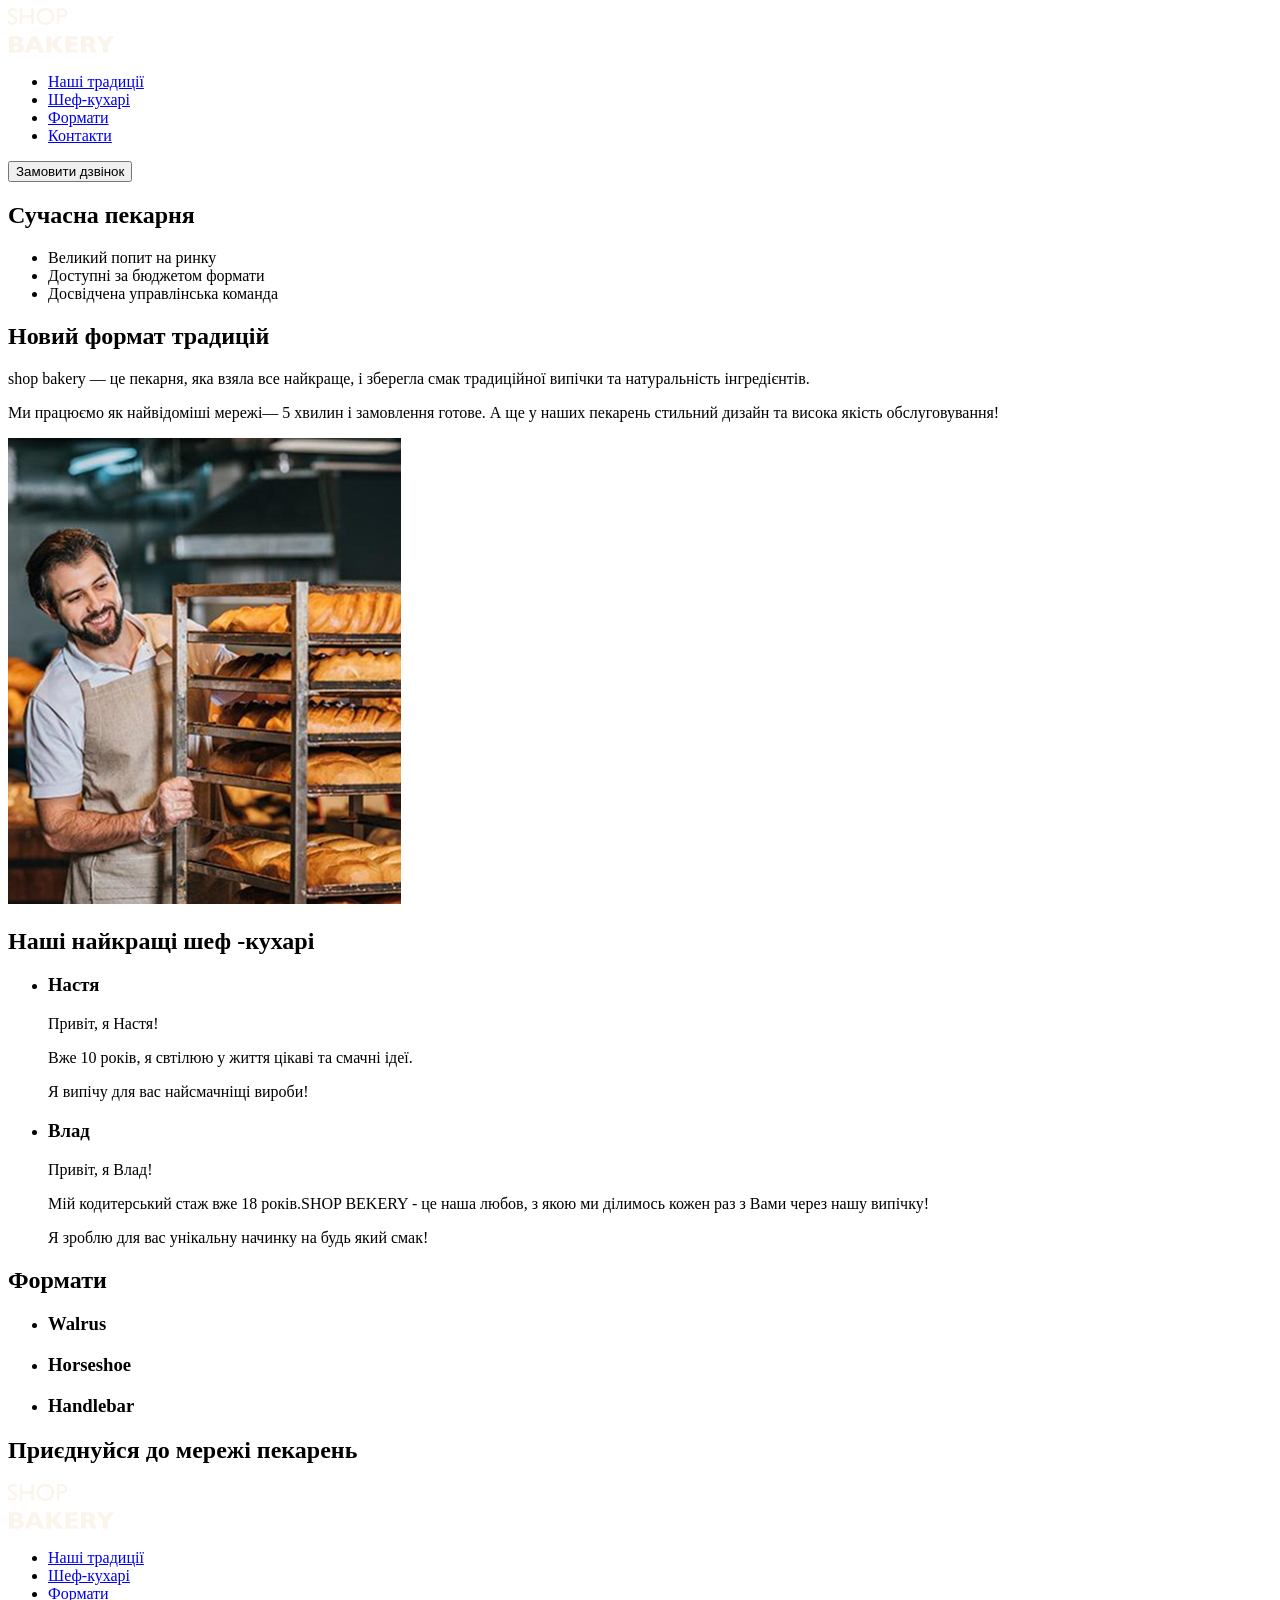
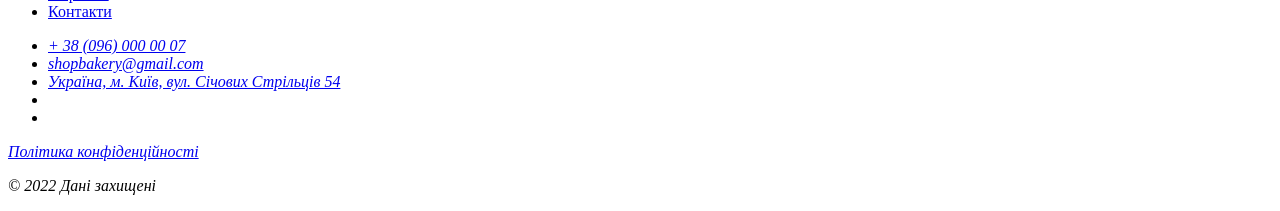
==== index.html @ fc6480be "first commit" ====
<!doctype html>
<html lang="uk">
  <head>
    <meta charset="UTF-8" />
    <meta name="viewport" content="width=, initial-scale=1.0" />
    <title>Сучасна пекарня</title>
  </head>
  <body>
    <header>
      <nav>
        <a href="#">
          <img src="/images/logo.svg" alt="Логотип сучасной пекарні" />
        </a>
        <ul>
          <li><a href="#">Наші традиції</a></li>
          <li><a href="#">Шеф-кухарі</a></li>
          <li><a href="#">Формати</a></li>
          <li><a href="#">Контакти</a></li>
        </ul>
      </nav>
      <button type="button">Замовити дзвінок</button>
    </header>
    <main>
      <section>
        <h1>Сучасна пекарня</h1>
      </section>
      <section>
        <ul>
          <li>Великий попит на ринку</li>
          <li>Доступні за бюджетом формати</li>
          <li>Досвідчена управлінська команда</li>
        </ul>
        <h2>Новий формат традицій</h2>
        <p>
          <span>shop bakery</span> — це пекарня, яка взяла все найкраще, і
          зберегла смак традиційної випічки та натуральність інгредієнтів.
        </p>
        <p>
          Ми працюємо як найвідоміші мережі—
          <span>5 хвилин і замовлення готове. </span>
          А ще у наших пекарень стильний дизайн та висока якість обслуговування!
        </p>
        <img
          src="./images/bakers-man.png"
          alt="Чоловік пекар дивиться на батони із посмішкою"
        />
      </section>
      <section>
        <h2>Наші найкращі шеф -кухарі</h2>
        <ul>
          <li>
            <article>
              <h3>Настя</h3>
              <p>Привіт, я Настя!</p>
              <p>Вже 10 років, я свтілюю у життя цікаві та смачні ідеї.</p>
              <p>Я випічу для вас найсмачніщі вироби!</p>
            </article>
          </li>
          <li>
            <article>
              <h3>Влад</h3>
              <p>Привіт, я Влад!</p>
              <p>
                Мій кодитерський стаж вже 18 років.SHOP BEKERY - це наша любов,
                з якою ми ділимось кожен раз з Вами через нашу випічку!
              </p>
              <p>Я зроблю для вас унікальну начинку на будь який смак!</p>
            </article>
          </li>
        </ul>
      </section>
      <section>
        <h2>Формати</h2>
        <ul>
          <li>
            <article>
              <h3 lang="en">Walrus</h3>
            </article>
          </li>
          <li>
            <article>
              <h3 lang="en">Horseshoe</h3>
            </article>
          </li>
          <li>
            <article>
              <h3 lang="en">Handlebar</h3>
            </article>
          </li>
        </ul>
      </section>
      <section>
        <h2>Приєднуйся до мережі пекарень</h2>
      </section>
    </main>
    <footer>
      <nav>
        <a href="#">
          <img src="/images/logo.svg" alt="Логотип сучасной пекарні" />
        </a>
        <ul>
          <li><a href="#">Наші традиції</a></li>
          <li><a href="#">Шеф-кухарі</a></li>
          <li><a href="#">Формати</a></li>
          <li><a href="#">Контакти</a></li>
        </ul>
      </nav>
      <address>
        <ul>
          <li><a href="tell+380960000007">+ 38 (096) 000 00 07</a></li>
          <li><a href="mailtoshopbakery@gmail.com">shopbakery@gmail.com</a></li>
          <li>
            <a href="https://share.google/B6jzr9F5SZHSo29X8" target="_blank">
              Україна, м. Київ, вул. Січових Стрільців 54
            </a>
          </li>
          <li>
            <a href="#">
              <!-- facebook icon  -->
            </a>
          </li>
          <li>
            <a href="#">
              <!-- insagram icon -->
            </a>
          </li>
        </ul>
        <a href="#" target="_blank">Політика конфіденційності</a>
        <p>© 2022 Дані захищені</p>
      </address>
    </footer>
  </body>
</html>
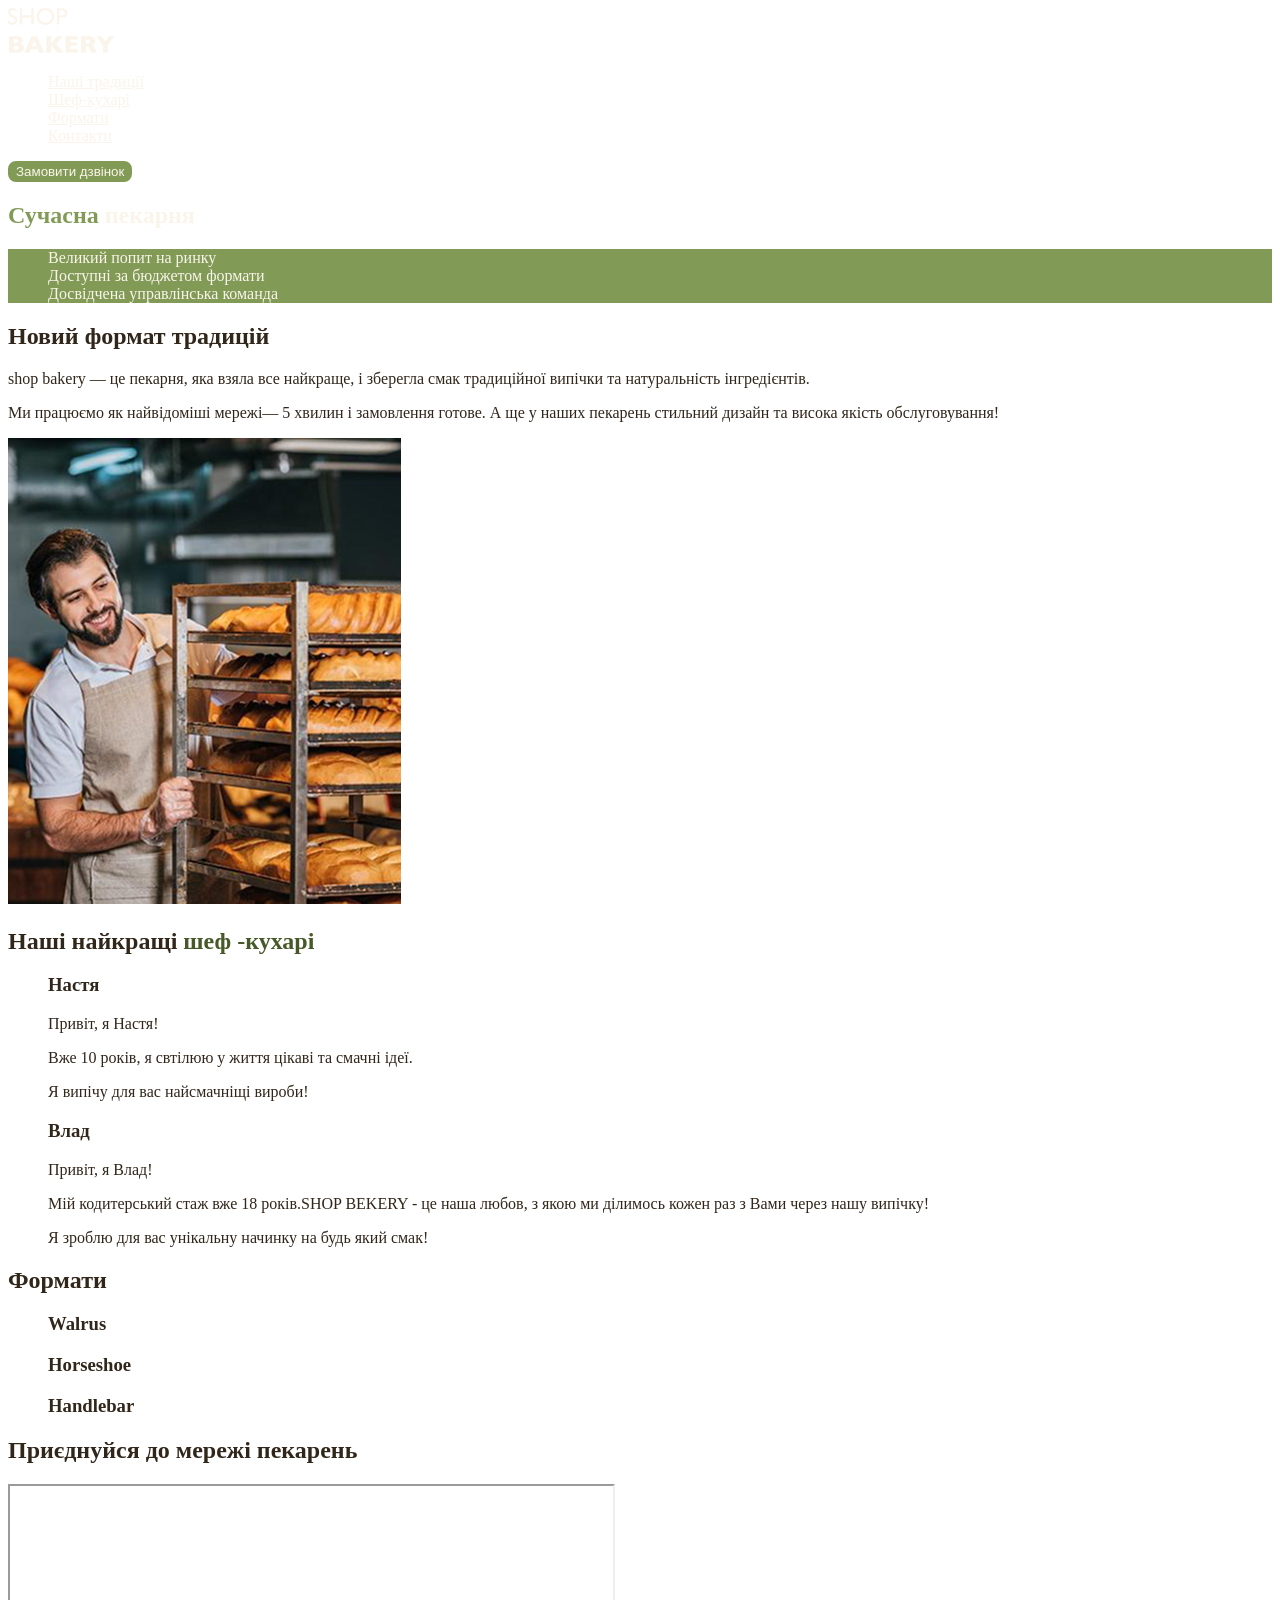
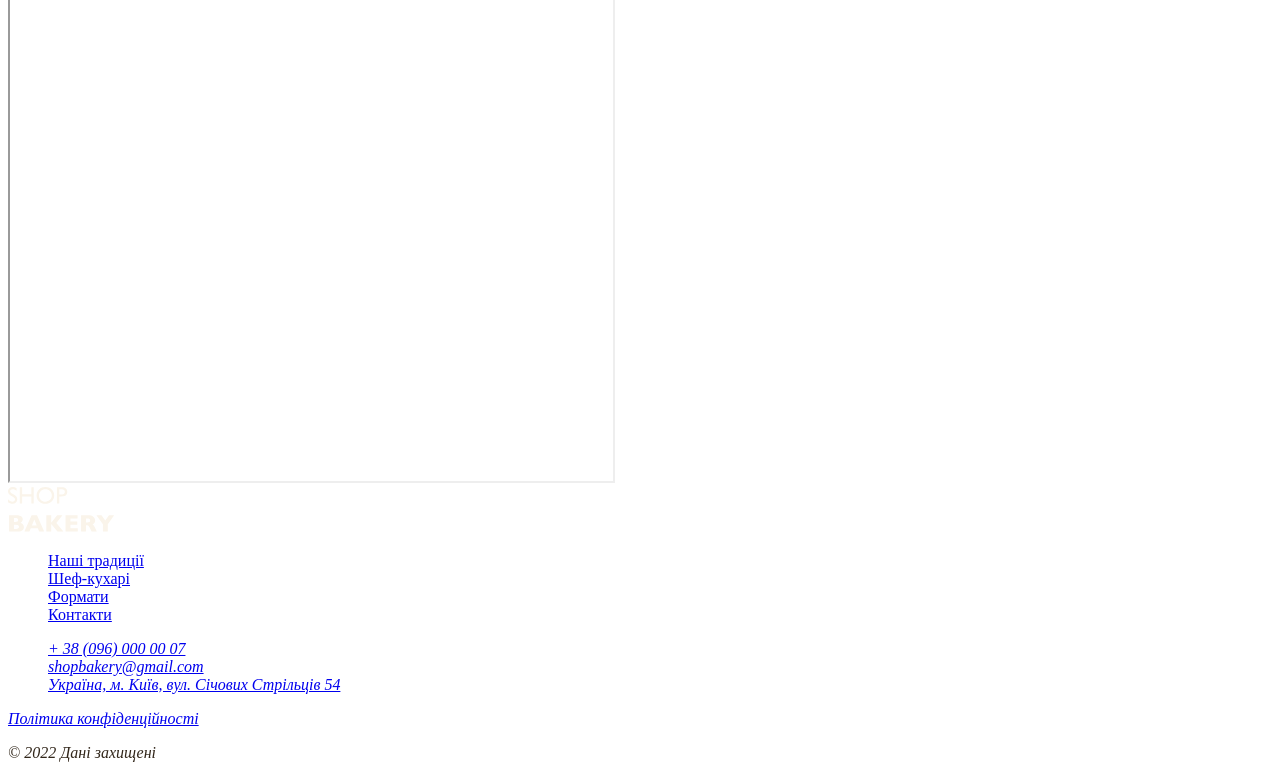
==== commit fde1af72: "style added, template updated" ====
--- a/index.html
+++ b/index.html
@@ -8,29 +8,30 @@
   <body>
     <header>
       <nav>
-        <a href="#">
+        <a href="/">
           <img src="/images/logo.svg" alt="Логотип сучасной пекарні" />
         </a>
         <ul>
-          <li><a href="#">Наші традиції</a></li>
-          <li><a href="#">Шеф-кухарі</a></li>
-          <li><a href="#">Формати</a></li>
-          <li><a href="#">Контакти</a></li>
+          <li><a class="link" href="#traditions-section">Наші традиції</a></li>
+          <li><a class="link" href="#chefs-section">Шеф-кухарі</a></li>
+          <li><a class="link" href="#format-section">Формати</a></li>
+          <li><a class="link" href="#contact-section">Контакти</a></li>
         </ul>
       </nav>
-      <button type="button">Замовити дзвінок</button>
+      <button class="button" type="button">Замовити дзвінок</button>
+      <link rel="stylesheet" href="./css/styles.css" />
     </header>
     <main>
-      <section>
-        <h1>Сучасна пекарня</h1>
+      <section class="main-section">
+        <h1 class="hero-title"><span class="accent">Сучасна</span> пекарня</h1>
       </section>
-      <section>
-        <ul>
+      <section id="traditions-section">
+        <ul class="advantages-list">
           <li>Великий попит на ринку</li>
           <li>Доступні за бюджетом формати</li>
           <li>Досвідчена управлінська команда</li>
         </ul>
-        <h2>Новий формат традицій</h2>
+        <h2 class="section-title">Новий формат традицій</h2>
         <p>
           <span>shop bakery</span> — це пекарня, яка взяла все найкраще, і
           зберегла смак традиційної випічки та натуральність інгредієнтів.
@@ -41,12 +42,14 @@
           А ще у наших пекарень стильний дизайн та висока якість обслуговування!
         </p>
         <img
-          src="./images/bakers-man.png"
+          src="/images/bakers-man.jpg"
           alt="Чоловік пекар дивиться на батони із посмішкою"
         />
       </section>
-      <section>
-        <h2>Наші найкращі шеф -кухарі</h2>
+      <section id="chefs-section">
+        <h2 class="section-title">
+          Наші найкращі <span class="accent">шеф -кухарі</span>
+        </h2>
         <ul>
           <li>
             <article>
@@ -69,8 +72,8 @@
           </li>
         </ul>
       </section>
-      <section>
-        <h2>Формати</h2>
+      <section id="format-section">
+        <h2 class="section-title">Формати</h2>
         <ul>
           <li>
             <article>
@@ -89,8 +92,16 @@
           </li>
         </ul>
       </section>
-      <section>
-        <h2>Приєднуйся до мережі пекарень</h2>
+      <section id="contact-section">
+        <h2 class="section-title">Приєднуйся до мережі пекарень</h2>
+        <iframe
+          src="https://www.google.com/maps/embed?pb=!1m18!1m12!1m3!1d10078465.388853092!2d13.938631011041872!3d51.923686551065956!2m3!1f0!2f0!3f0!3m2!1i1024!2i768!4f13.1!3m3!1m2!1s0x40d4ce637c006b2d%3A0xaf86385f19996ff0!2z0YPQuy4g0KHQtdGH0LXQstGL0YUg0KHRgtGA0LXQu9GM0YbQvtCyLCA1NCwg0JrQuNC10LIsINCj0LrRgNCw0LjQvdCwLCAwMjAwMA!5e0!3m2!1sru!2spl!4v1770122608042!5m2!1sru!2spl"
+          width="603"
+          height="595"
+          allowfullscreen=""
+          loading="lazy"
+          referrerpolicy="no-referrer-when-downgrade"
+        ></iframe>
       </section>
     </main>
     <footer>
--- a/css/styles.css
+++ b/css/styles.css
@@ -0,0 +1,58 @@
+:root {
+    --color-primary-dark: #31261a;
+    --color-primary-light: #faf4ea; 
+    --color-brand-light:#819b57;
+    --color-brand-dark:#465929 ;
+}
+
+/* Base */
+body {
+color: var(--color-primary-dark);
+}
+
+ul {
+    list-style-type: none;
+}
+
+/* Button */
+.button { 
+    color: var(--color-primary-light);
+    border-radius: 8px;
+    border: 2px solid var(--color-brand-light);
+    background-color: var(--color-brand-light);
+    cursor: pointer;
+}
+
+.button:hover {
+    color:var(--color-brand-dark);
+    background-color: transparent;
+}
+
+/* Link */
+.link {
+color: var(--color-primary-light);
+}
+
+.link:hover {
+   color: var(--color-brand-light);
+}
+
+/* Hero section */
+.hero-title {
+    color: var(--color-primary-light);
+}
+
+.hero-title .accent {
+color: var(--color-brand-light);
+} 
+
+/* Advantages section */
+.advantages-list {
+    color: var(--color-primary-light);
+    background-color:  var(--color-brand-light);
+}
+
+/* Section */
+.section-title .accent {
+    color: var(--color-brand-dark)
+}
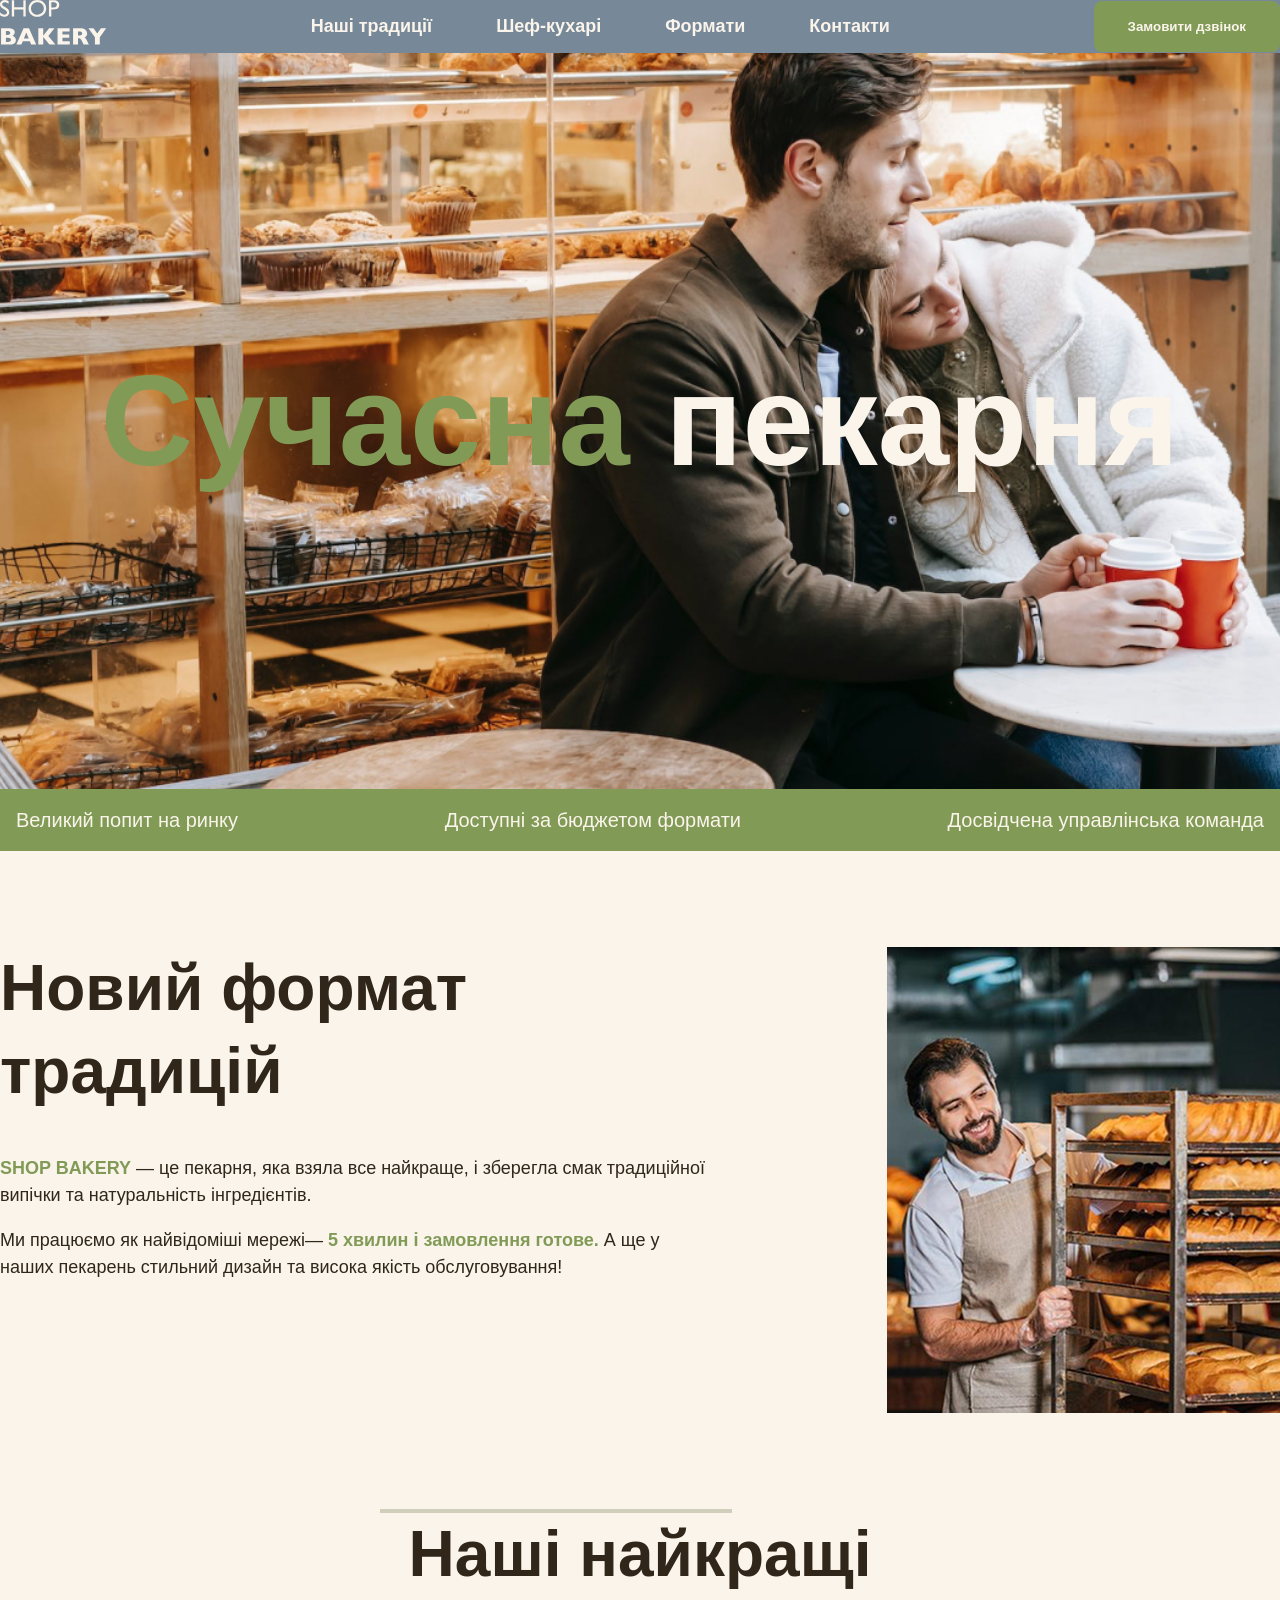
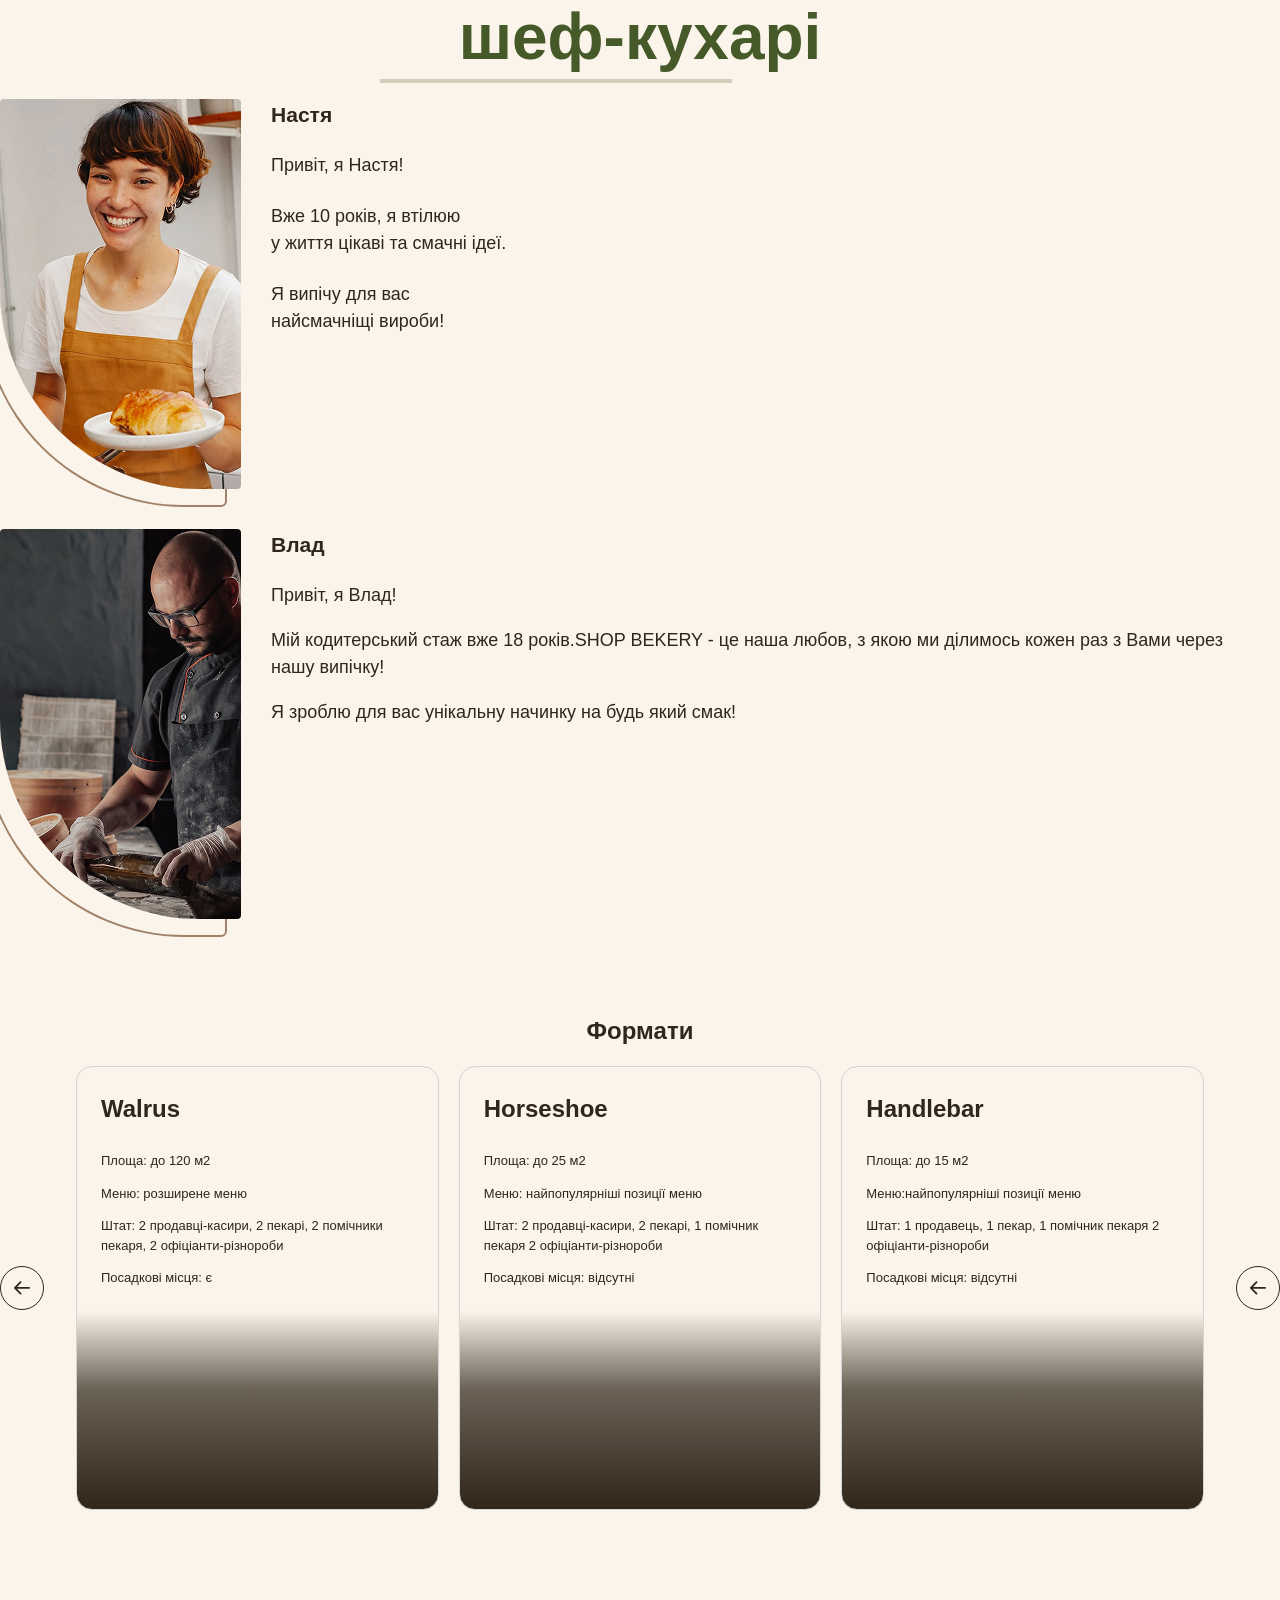
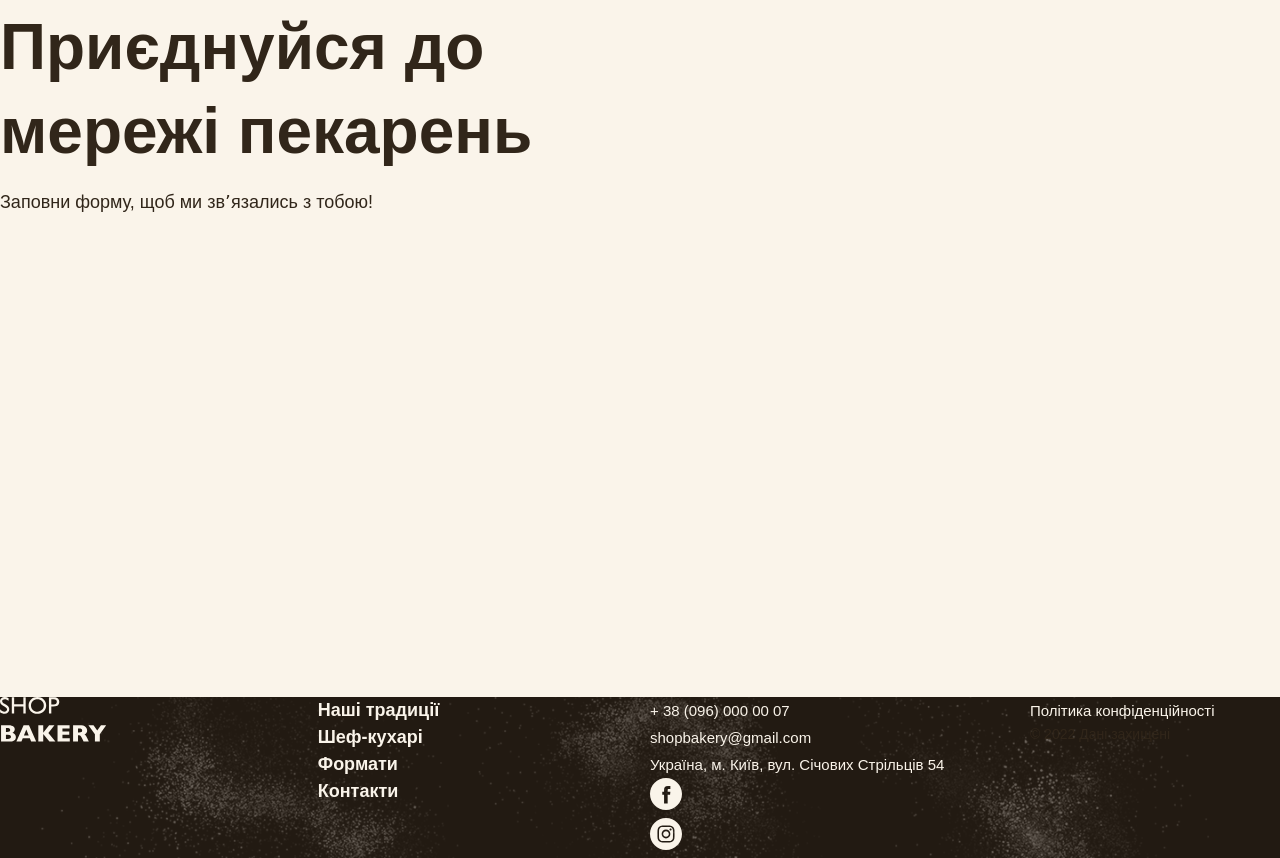
==== commit 003ba1fa: "practical tasks, 3,4,5,6,7,8,9,10,11 lessons" ====
--- a/index.html
+++ b/index.html
@@ -6,139 +6,265 @@
     <title>Сучасна пекарня</title>
   </head>
   <body>
-    <header>
-      <nav>
-        <a href="/">
-          <img src="/images/logo.svg" alt="Логотип сучасной пекарні" />
-        </a>
-        <ul>
-          <li><a class="link" href="#traditions-section">Наші традиції</a></li>
-          <li><a class="link" href="#chefs-section">Шеф-кухарі</a></li>
-          <li><a class="link" href="#format-section">Формати</a></li>
-          <li><a class="link" href="#contact-section">Контакти</a></li>
-        </ul>
-      </nav>
-      <button class="button" type="button">Замовити дзвінок</button>
+    <header class="header">
+      <div class="container">
+        <div class="header-container">
+          <nav class="header-nav">
+            <a href="/">
+              <img src="./images/logo.svg" alt="Логотип сучасной пекарні" />
+            </a>
+            <ul class="header-menu">
+              <li>
+                <a class="link" href="#traditions-section">Наші традиції</a>
+              </li>
+              <li><a class="link" href="#chefs-section">Шеф-кухарі</a></li>
+              <li><a class="link" href="#format-section">Формати</a></li>
+              <li><a class="link" href="#contact-section">Контакти</a></li>
+            </ul>
+          </nav>
+          <button class="button" type="button">Замовити дзвінок</button>
+        </div>
+      </div>
+      <!-- Fonts -->
+      <!-- <link rel="preconnect" href="https://fonts.googleapis.com" />
+      <link rel="preconnect" href="https://fonts.gstatic.com" crossorigin />
+      <link
+        href="https://fonts.googleapis.com/css2?family=Poppins:wght@900&display=swap"
+        rel="stylesheet"
+      /> -->
+      <!-- Styles -->
       <link rel="stylesheet" href="./css/styles.css" />
     </header>
     <main>
-      <section class="main-section">
-        <h1 class="hero-title"><span class="accent">Сучасна</span> пекарня</h1>
-      </section>
-      <section id="traditions-section">
-        <ul class="advantages-list">
-          <li>Великий попит на ринку</li>
-          <li>Доступні за бюджетом формати</li>
-          <li>Досвідчена управлінська команда</li>
-        </ul>
-        <h2 class="section-title">Новий формат традицій</h2>
-        <p>
-          <span>shop bakery</span> — це пекарня, яка взяла все найкраще, і
-          зберегла смак традиційної випічки та натуральність інгредієнтів.
-        </p>
-        <p>
-          Ми працюємо як найвідоміші мережі—
-          <span>5 хвилин і замовлення готове. </span>
-          А ще у наших пекарень стильний дизайн та висока якість обслуговування!
-        </p>
-        <img
-          src="/images/bakers-man.jpg"
-          alt="Чоловік пекар дивиться на батони із посмішкою"
-        />
-      </section>
-      <section id="chefs-section">
-        <h2 class="section-title">
-          Наші найкращі <span class="accent">шеф -кухарі</span>
-        </h2>
-        <ul>
-          <li>
-            <article>
-              <h3>Настя</h3>
-              <p>Привіт, я Настя!</p>
-              <p>Вже 10 років, я свтілюю у життя цікаві та смачні ідеї.</p>
-              <p>Я випічу для вас найсмачніщі вироби!</p>
-            </article>
-          </li>
-          <li>
-            <article>
-              <h3>Влад</h3>
-              <p>Привіт, я Влад!</p>
-              <p>
-                Мій кодитерський стаж вже 18 років.SHOP BEKERY - це наша любов,
-                з якою ми ділимось кожен раз з Вами через нашу випічку!
+      <section class="hero-section">
+        <div class="container">
+          <div class="header-container"></div>
+          <h1 class="hero-title">
+            <span class="accent">Сучасна</span> пекарня
+          </h1>
+        </div>
+      </section>
+      <section class="advantages-section">
+        <div class="container">
+          <h2 class="visually-hidden">Наші переваги</h2>
+          <ul class="advantages-list">
+            <li class="advantages-item">Великий попит на ринку</li>
+            <li class="advantages-item">Доступні за бюджетом формати</li>
+            <li class="advantages-item">Досвідчена управлінська команда</li>
+          </ul>
+        </div>
+      </section>
+      <section class="traditions-section section" id="traditions-section">
+        <div class="container">
+          <div class="traditons-container">
+            <div class="traditions-content">
+              <h2 class="traditions-title section-title">
+                Новий формат традицій
+              </h2>
+              <p class="traditions-text">
+                <span class="brand uppercase">shop bakery</span> — це пекарня,
+                яка взяла все найкраще, і зберегла смак традиційної випічки та
+                натуральність інгредієнтів.
               </p>
-              <p>Я зроблю для вас унікальну начинку на будь який смак!</p>
-            </article>
-          </li>
-        </ul>
-      </section>
-      <section id="format-section">
-        <h2 class="section-title">Формати</h2>
-        <ul>
-          <li>
-            <article>
-              <h3 lang="en">Walrus</h3>
-            </article>
-          </li>
-          <li>
-            <article>
-              <h3 lang="en">Horseshoe</h3>
-            </article>
-          </li>
-          <li>
-            <article>
-              <h3 lang="en">Handlebar</h3>
-            </article>
-          </li>
-        </ul>
-      </section>
-      <section id="contact-section">
-        <h2 class="section-title">Приєднуйся до мережі пекарень</h2>
-        <iframe
-          src="https://www.google.com/maps/embed?pb=!1m18!1m12!1m3!1d10078465.388853092!2d13.938631011041872!3d51.923686551065956!2m3!1f0!2f0!3f0!3m2!1i1024!2i768!4f13.1!3m3!1m2!1s0x40d4ce637c006b2d%3A0xaf86385f19996ff0!2z0YPQuy4g0KHQtdGH0LXQstGL0YUg0KHRgtGA0LXQu9GM0YbQvtCyLCA1NCwg0JrQuNC10LIsINCj0LrRgNCw0LjQvdCwLCAwMjAwMA!5e0!3m2!1sru!2spl!4v1770122608042!5m2!1sru!2spl"
-          width="603"
-          height="595"
-          allowfullscreen=""
-          loading="lazy"
-          referrerpolicy="no-referrer-when-downgrade"
-        ></iframe>
+              <p class="traditions-text">
+                Ми працюємо як найвідоміші мережі—
+                <span class="brand">5 хвилин і замовлення готове. </span>
+                А ще у наших пекарень стильний дизайн та висока якість
+                обслуговування!
+              </p>
+            </div>
+            <img
+              src="./images/bakers-man.jpg"
+              alt="Чоловік пекар дивиться на батони із посмішкою"
+            />
+          </div>
+        </div>
+      </section>
+      <section class="section" id="chefs-section">
+        <div class="container">
+          <h2 class="chefs-title section-title centered">
+            Наші найкращі <span class="accent">шеф-кухарі</span>
+          </h2>
+          <ul class="chefs-list">
+            <li class="chefs-item">
+              <article class="chef-card">
+                <img
+                  class="chef-photo"
+                  src="./images/nastya-chef.jpg"
+                  alt=" Nastya chef"
+                />
+               <div>
+                 <h3 class="chef-title">Настя</h3>
+                 <div class="chef-text">
+                   <p class="chef-text">Привіт, я Настя!</p>
+                <p class="chef-text">Вже 10 років, я втілюю <br> 
+                  у життя цікаві та смачні ідеї.</p>
+                <p class="chef-text">Я випічу для вас <br>
+                   найсмачніщі вироби!</p>
+                 </div>
+              </article>
+            </li>
+            <li class="chefs-item">
+              <article class="chef-card">
+                <img
+                  class="chef-photo"
+                  src="./images/vlad-chef.jpg"
+                  alt=" Vlad chef"
+                />
+                <div>
+                  <h3 class="chef-title">Влад</h3>
+                <p class="chef-text">Привіт, я Влад!</p>
+                <p class="chef-text">
+                  Мій кодитерський стаж вже 18 років.SHOP BEKERY - це наша
+                  любов, з якою ми ділимось кожен раз з Вами через нашу випічку!
+                </p>
+                <p class="chef-text">Я зроблю для вас унікальну начинку на будь який смак!</p>
+                </div>
+              </article>
+            </li>
+          </ul>
+        </div>
+      </section>
+      <section class="section" id="format-section">
+        <div class="container">
+          <h2 class="format-title section-title centered">Формати</h2>
+         <div class="format-container">
+           <button class="carousel-button" type="button">
+            <svg width="16" height="16">
+              <use href="./images/icons.svg#Arrow1"></use>
+            </svg>
+          </button>
+          <ul class="formats-list">
+            <li class="formats-item">
+              <article class="format-card">
+                <h3 class="format-title">Walrus</h3>
+                <div class="format-text">
+                  <p>Площа: до 120 м2</p>
+                  <p>Меню: розширене меню</p>
+                  <p>
+                    Штат: 2 продавці-касири, 2 пекарі, 2 помічники пекаря, 2
+                    офіціанти-різнороби
+                  </p>
+                  <p>Посадкові місця: є</p>
+                </div>
+              </article>
+            </li>
+            <li class="formats-item">
+              <article class="format-card">
+                <h3 class="format-title" lang="en">Horseshoe</h3>
+                <div class="format-text">
+                  <p>Площа: до 25 м2</p>
+                  <p>Меню: найпопулярніші позиції меню</p>
+                  <p>
+                    Штат: 2 продавці-касири, 2 пекарі, 1 помічник пекаря 2
+                    офіціанти-різнороби
+                  </p>
+                  <p>Посадкові місця: відсутні</p>
+                </div>
+              </article>
+            </li>
+            <li class="formats-item">
+              <article class="format-card">
+                <h3 class="format-title">Handlebar</h3>
+                <div class="format-text">
+                  <p>Площа: до 15 м2</p>
+                  <p>Меню:найпопулярніші позиції меню</p>
+                  <p>
+                    Штат: 1 продавець, 1 пекар, 1 помічник пекаря 2
+                    офіціанти-різнороби
+                  </p>
+                  <p>Посадкові місця: відсутні</p>
+                </div>
+              </article>
+            </li>
+          </ul>
+            <button class="carousel-button" type="button">
+            <svg width="16" height="16">
+              <use href="./images/icons.svg#Arrow1"></use>
+            </svg>
+      </section>
+      <section class="contact-section section" id="contact-section">
+        <div class="container">
+          <div class="contact-container">
+         <div class="contact-form">
+          <h2 class="contact-title section-title">
+            Приєднуйся до мережі пекарень
+          </h2>
+          <p>Заповни форму, щоб ми звʼязались з тобою!</p>
+         </div>
+          <iframe
+          class="contact-map"
+            src="https://www.google.com/maps/embed?pb=!1m18!1m12!1m3!1d10078465.388853092!2d13.938631011041872!3d51.923686551065956!2m3!1f0!2f0!3f0!3m2!1i1024!2i768!4f13.1!3m3!1m2!1s0x40d4ce637c006b2d%3A0xaf86385f19996ff0!2z0YPQuy4g0KHQtdGH0LXQstGL0YUg0KHRgtGA0LXQu9GM0YbQvtCyLCA1NCwg0JrQuNC10LIsINCj0LrRgNCw0LjQvdCwLCAwMjAwMA!5e0!3m2!1sru!2spl!4v1770122608042!5m2!1sru!2spl"
+            width="603"
+            height="595"
+            allowfullscreen=""
+            loading="lazy"
+            referrerpolicy="no-referrer-when-downgrade"
+          ></iframe>
+          </div>
+        </div>
       </section>
     </main>
-    <footer>
-      <nav>
-        <a href="#">
-          <img src="/images/logo.svg" alt="Логотип сучасной пекарні" />
-        </a>
-        <ul>
-          <li><a href="#">Наші традиції</a></li>
-          <li><a href="#">Шеф-кухарі</a></li>
-          <li><a href="#">Формати</a></li>
-          <li><a href="#">Контакти</a></li>
-        </ul>
-      </nav>
-      <address>
-        <ul>
-          <li><a href="tell+380960000007">+ 38 (096) 000 00 07</a></li>
-          <li><a href="mailtoshopbakery@gmail.com">shopbakery@gmail.com</a></li>
-          <li>
-            <a href="https://share.google/B6jzr9F5SZHSo29X8" target="_blank">
-              Україна, м. Київ, вул. Січових Стрільців 54
-            </a>
-          </li>
-          <li>
-            <a href="#">
-              <!-- facebook icon  -->
-            </a>
-          </li>
-          <li>
-            <a href="#">
-              <!-- insagram icon -->
-            </a>
-          </li>
-        </ul>
-        <a href="#" target="_blank">Політика конфіденційності</a>
-        <p>© 2022 Дані захищені</p>
-      </address>
+    <footer class="footer">
+      <div class="container"> 
+        <div class="footer-container">
+         <nav   class="footer-nav">
+          <div class="footer-logo">
+            <a  href="#">
+            <img src="/images/logo.svg" alt="Логотип сучасной пекарні" />
+          </a>
+          </div>
+          <ul class="footer-menu">
+            <li><a class="link" href="#">Наші традиції</a></li>
+            <li><a class="link" href="#">Шеф-кухарі</a></li>
+            <li><a class="link" href="#">Формати</a></li>
+            <li><a class="link" href="#">Контакти</a></li>
+          </ul>
+        </nav>
+        <address class="footer-address">
+          <ul class="address-list">
+            <li>
+              <a class="address-link" href="tell+380960000007"
+                >+ 38 (096) 000 00 07</a
+              >
+            </li>
+            <li>
+              <a class="address-link" href="mailtoshopbakery@gmail.com"
+                >shopbakery@gmail.com</a
+              >
+            </li>
+            <li>
+              <a
+                class="address-link"
+                href="https://share.google/B6jzr9F5SZHSo29X8"
+                target="_blank"
+              >
+                Україна, м. Київ, вул. Січових Стрільців 54
+              </a>
+            </li>
+            <li>
+              <a href="#">
+                <svg class="address-icon" width="32" height="32">
+                  <use href="./images/icons.svg#facebook"></use>
+                </svg>
+              </a>
+            </li>
+            <li>
+              <a href="#">
+                <svg class="address-icon" width="32" height="32">
+                  <use href="./images/icons.svg#instagram"></use>
+                </svg>
+              </a>
+            </li>
+          </ul>
+          <div class="address-info">
+            <a class="address-link" href="#" target="_blank"
+            >Політика конфіденційності</a>
+          <p class="address-copyright"> &copy; 2022 Дані захищені</p>
+          </div>
+        </address>
+        </div> 
+      </div>
     </footer>
   </body>
 </html>
--- a/css/styles.css
+++ b/css/styles.css
@@ -1,25 +1,131 @@
+@font-face {
+    font-display: swap;
+    font-family: 'Poppins';
+    font-weight: 300;
+    src: url('../fonts/poppins-v24-latin-300.woff2') format('woff2');
+}
+
+@font-face {
+    font-display: swap;
+    font-family: 'Poppins';
+    font-weight: 400;
+    src: url('../fonts/poppins-v24-latin-regular.woff2') format('woff2');
+}
+
+
+@font-face {
+    font-display: swap;
+    font-family: 'Poppins';
+    font-weight: 600;
+    src: url('../fonts/poppins-v24-latin-600.woff2') format('woff2');
+}
+
+
+@font-face {
+    font-display: swap;
+    font-family: 'Poppins';
+    font-weight: 900;
+    src: url('../fonts/poppins-v24-latin-900.woff2') format('woff2');
+}
+
+@font-face {
+    font-family: 'Poppins';
+    src: url('./fonts/Poppins-Black.ttf') format('ttf');
+    srs: url('./fonts/Poppins-Light.ttf') format('ttf');
+    srs: url('./fonts/Poppins-SemiBold.ttf') format('ttf');
+}
+
+body {
+    font-family: 'Poppins', sans-serif;
+    font-size: 18px;
+    font-weight: 400;
+    line-height: 1.5;
+}
+
+
+
 :root {
     --color-primary-dark: #31261a;
     --color-primary-light: #faf4ea; 
-    --color-brand-light:#819b57;
+    --color-secondary-dark: #A18268;
     --color-brand-dark:#465929 ;
+    --color-brand-normal: #819b57;
+    --color-brand-light:#cfcfbc;
+
 }
 
 /* Base */
+*, 
+*::before,
+*::after {
+    box-sizing: border-box;
+}
+
 body {
-color: var(--color-primary-dark);
+    background-color: var(--color-primary-light);
+    color: var(--color-primary-dark);
+    font-family: 'Poppins', sans-serif;
+    font-size: 18px;
+    font-weight: 400;
+    line-height: 1.5;
+    margin: 0;
+}
+
+h1,
+h2,
+h3,
+h4,
+h5,
+h6, 
+ p {
+    margin-top:0 ;
+}
+
+.a {
+    display: inline-block;
+}
+address {
+    font-style: normal;
+    color: var(--color-primary-dark);
 }
 
 ul {
-    list-style-type: none;
+    margin: 0;
+    padding: 0 ;
+    list-style: none;
+}
+
+.visually-hidden {
+    position: absolute;
+        width: 1px;
+        height: 1px;
+        padding: 0;
+        margin: -1px;
+        overflow: hidden;
+        clip: rect(0, 0, 0, 0);
+        white-space: nowrap;
+        border-width: 0;
+    }
+
+.section {
+    padding: 48px 0;
+}
+
+.container {
+    width: 100%;
+    max-width: 1288px;
+    margin: 0 auto;
+
 }
 
 /* Button */
 .button { 
+    padding: 16px 32px;
     color: var(--color-primary-light);
+    font-weight: 600;
     border-radius: 8px;
-    border: 2px solid var(--color-brand-light);
-    background-color: var(--color-brand-light);
+    border: 2px solid var(--color-brand-normal);
+    background-color: var(--color-brand-normal);
     cursor: pointer;
 }
 
@@ -30,29 +136,337 @@
 
 /* Link */
 .link {
-color: var(--color-primary-light);
+    color: var(--color-primary-light);
+    font-weight: 600;
+    text-decoration: none;
 }
 
 .link:hover {
-   color: var(--color-brand-light);
+   color: var(--color-brand-normal);
+}
+
+/* Header */
+.header {
+    background-color: lightslategrey;
+}
+
+.header-nav {
+    flex-grow: 1;
+    display: flex;
+    align-items: center;
+    gap: 40px;
+        
+}
+
+.header-menu {
+    display: flex;
+    gap: 64px;
+    flex-grow: 1;
+    justify-content: center;
+   
+}
+
+.header-container {
+    display: flex;
+    align-items: center;
+    gap: 40px;
 }
 
 /* Hero section */
+.hero-section {
+    padding: 272px 0;
+   background-image: url('../images/hero-section-background.jpg');
+   background-repeat: no-repeat;
+   background-position: center top;
+   background-size: cover;
+   background-attachment: fixed;
+}   
+
 .hero-title {
+    margin-bottom: 0;
     color: var(--color-primary-light);
+    text-align: center;
+    font-size: 128px;
+    font-weight: 900;
 }
 
 .hero-title .accent {
-color: var(--color-brand-light);
+    color: var(--color-brand-normal);
 } 
 
 /* Advantages section */
+.advantages-section {
+    background-color: var(--color-brand-normal);
+    padding: 16px;
+
+}
+
 .advantages-list {
+    justify-content: space-between;
+    gap: 40px;
+    display: flex;
+}
+
+.advantages-item {
     color: var(--color-primary-light);
-    background-color:  var(--color-brand-light);
-}
-
+    font-size: 20px;
+    font-weight: 300;
+
+}
 /* Section */
+.section-title {
+    font-size: 64px;
+    font-weight: 900;
+    line-height: 1.3;
+}
+
+.section-title.centered {
+    text-align: center;
+}
+
+
+
 .section-title .accent {
     color: var(--color-brand-dark)
-}+}
+
+
+
+
+/* Traditions section */
+.traditions-section {
+    padding-top: 96px;
+}
+
+.traditons-container {
+    display: flex;  
+    justify-content: space-between;
+    gap: 40px;
+}                
+
+.traditions-content {
+    max-width: 710px;
+}
+
+.traditions-title {
+    margin-bottom: 42px;
+
+}
+
+.traditions-text .brand {
+color: var(--color-brand-normal);
+font-weight: 600;
+}
+
+.traditions-text .uppercase {
+    text-transform: uppercase;
+}
+ 
+.traditions-text.limited {
+  max-width: 340px;
+}
+
+/* Chefs section */
+.chefs-title {
+    max-width: 520px;
+    margin: 0 auto 80px;
+}
+
+.chefs-title::before,   
+.chefs-title::after  {
+    display: block;
+    width: 352px;
+    border: 2px solid var(--color-brand-light)   ;
+    content: "";
+}
+
+.chefs-list {
+    display: flex;
+    flex-wrap: wrap;
+    gap:40px 30px;
+}
+
+.chefs-item {
+    flex-basis: calc( 100% - 30px / 2 );
+}   
+
+.chef-card {
+    display: flex;
+    gap: 30px;
+    
+  
+
+}
+
+.chef-photo {
+  width: 240.99989318847656;
+    height: 390;
+    opacity: 1;
+    border-top-left-radius: 4px;
+    border-top-right-radius: 4px;
+    border-bottom-right-radius: 4px;
+    border-bottom-left-radius: 200px;
+    box-shadow: -16px 16px 0 0 var(--color-primary-light), -16px 16px 0  2px var(--color-secondary-dark);
+}
+
+
+.chefs-title {
+    margin-bottom: 16px;
+    font-size: 64px;
+    font-weight: 600;
+}
+
+.chef-text p {
+    margin-bottom: 24px ;
+
+}
+
+.chef-text p:last-child {
+    margin-bottom: 0;
+
+}
+
+
+
+/* Format section */
+.format-container {
+    display: flex;
+    gap: 32px;
+    align-items: center;
+    
+}
+
+.formats-item{
+flex-basis: calc( (100% - 40px) / 3);
+}
+
+.formats-list{
+    flex-wrap: wrap;
+    display: flex;
+    gap: 20px;
+}
+
+
+.format-card {
+    height: 444px;
+    background-image: url(../images/walrus-format.jpg);
+    padding: 24px;
+    background-image:  linear-gradient(180deg, rgba(49, 38, 26, 0) 55.21%, rgba(49, 38, 26, 0.71) 72.92%, 
+    var(--color-primary-dark) 100%);
+    border: 1px solid lightgray; 
+    border-radius: 16px;
+}
+.formats-title {
+    margin-bottom: 80px;
+}
+
+.format-title {
+    font-size: 24px;
+    font-weight: 600;
+}
+
+.format-text {
+    font-size: 13px;
+    font-weight: 300;
+}
+
+/* Carousel */
+.carousel-button {
+    display: flex;
+    align-items: center;
+    justify-content: center;
+    flex-shrink: 0;
+    width: 44px;
+    height: 44px;
+    padding: 0%;
+    fill: var(--color-primary-dark);
+    background-color: transparent;
+    border-radius: 50%;
+    border: 1px solid var(--color-primary-dark);
+    cursor: pointer;
+}
+
+.carousel-button:hover {
+    background-color: var(--color-primary-dark);
+    fill: var(--color-primary-dark);
+}
+
+
+/* Contact section */
+.contact-section{
+    padding-bottom: 96px;
+}
+
+.contact-container {
+display: flex;
+gap: 32px;
+}
+
+.contact-title {
+   margin-bottom: 16px;
+}
+ 
+.contact-map {
+    flex-shrink: 0;
+    border-radius: 16px;
+    border: none ;
+}
+
+/* Footer */
+.footer {
+    padding: 32 px 0;
+}
+
+.footer-container {
+    display: flex;
+    gap: 20px;
+
+}
+
+.footer-nav,
+.footer-address {
+    display: flex;
+    flex-basis: 50%;
+    gap: 20px;
+} 
+
+.footer-menu,
+.footer-logo {
+    flex-grow: 1;
+}
+
+.address-list,
+.address-info {
+    flex-grow: 1;
+}
+
+.address-link{
+    color: var(--color-primary-light);
+    font-size: 15px;
+    font-weight: 300;
+    text-decoration: none;
+}
+
+.address-link:hover {
+    color: var(--color-brand-normal);
+}
+
+.address-icon {
+    fill: var(--color-primary-light);
+}
+
+.address-icon:hover {
+    fill: var(--color-brand-normal)
+}
+
+.address-copyright {
+    font-size: 14px;
+}
+
+.footer {
+    background-color: var(--color-primary-dark);
+    background-image: url(../images/footer-background.png);
+    background-repeat: no-repeat;
+    background-size: cover;
+    background-position: center;
+}
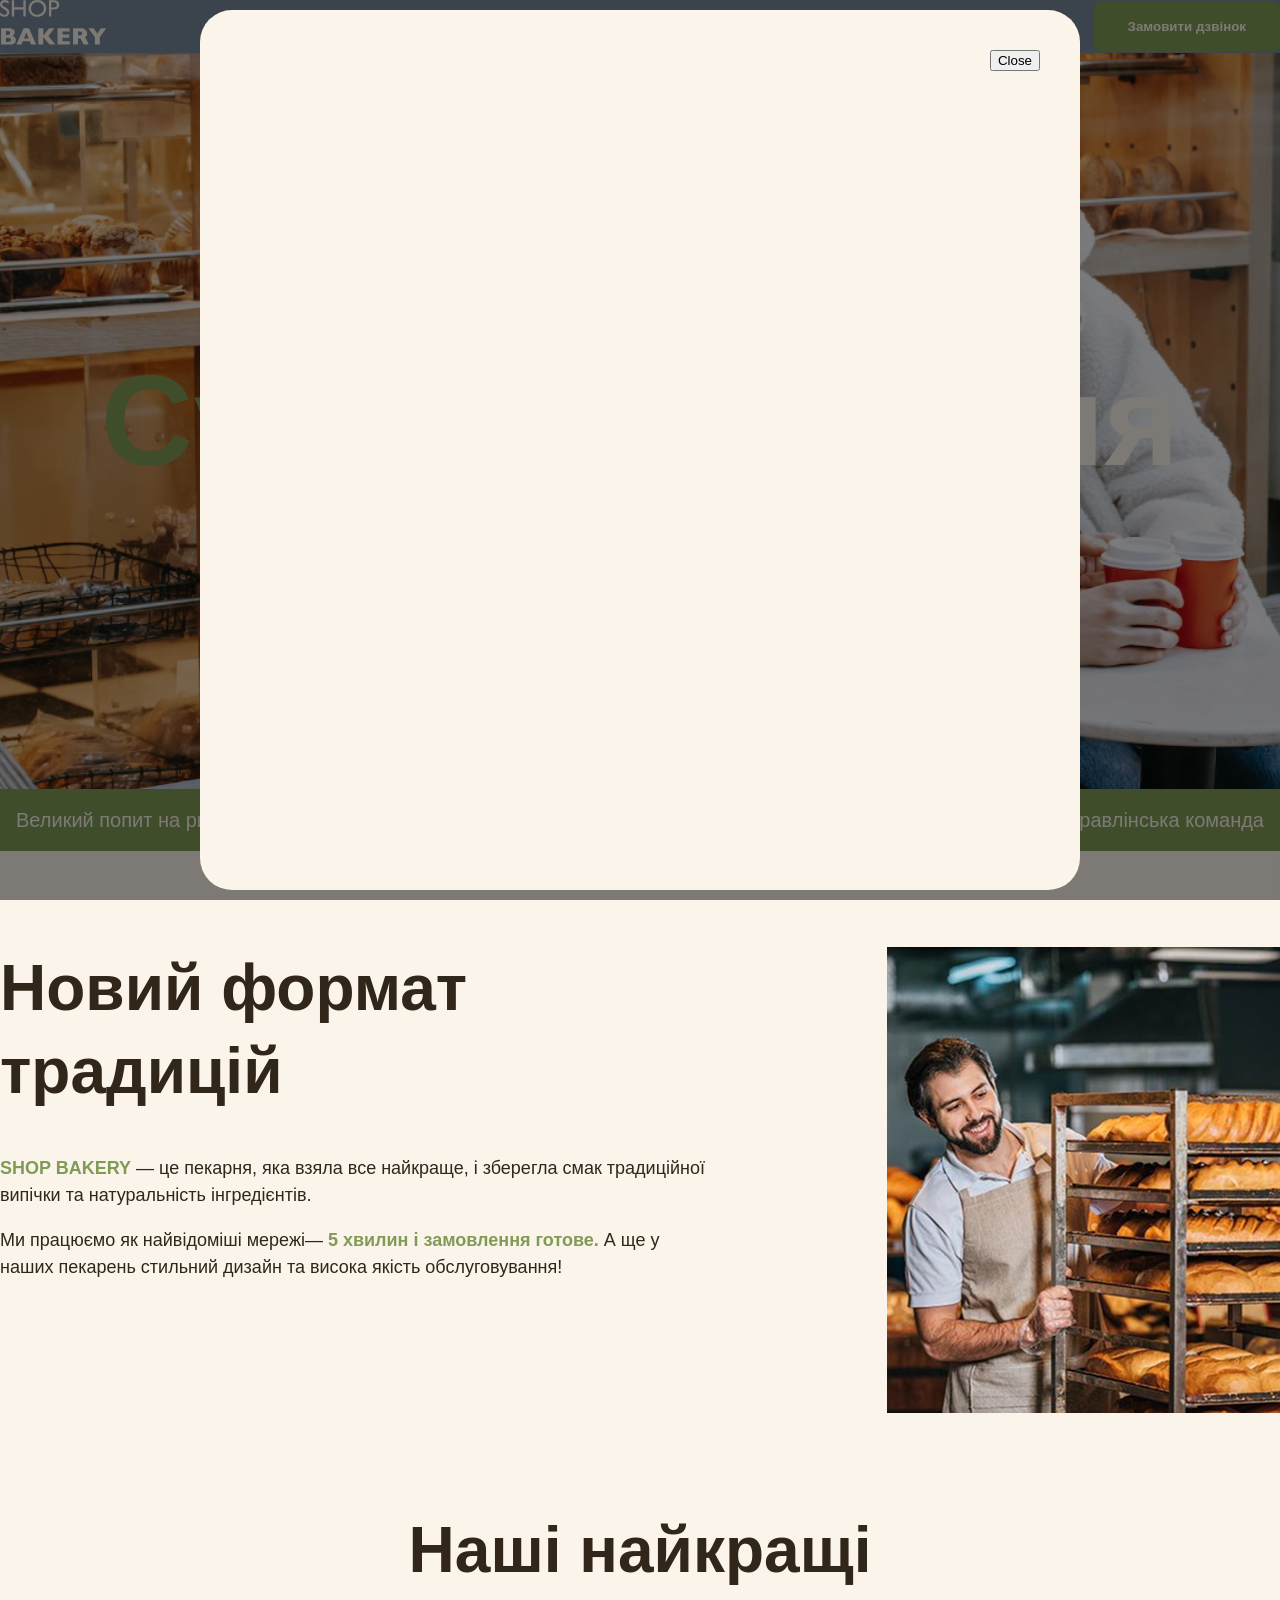
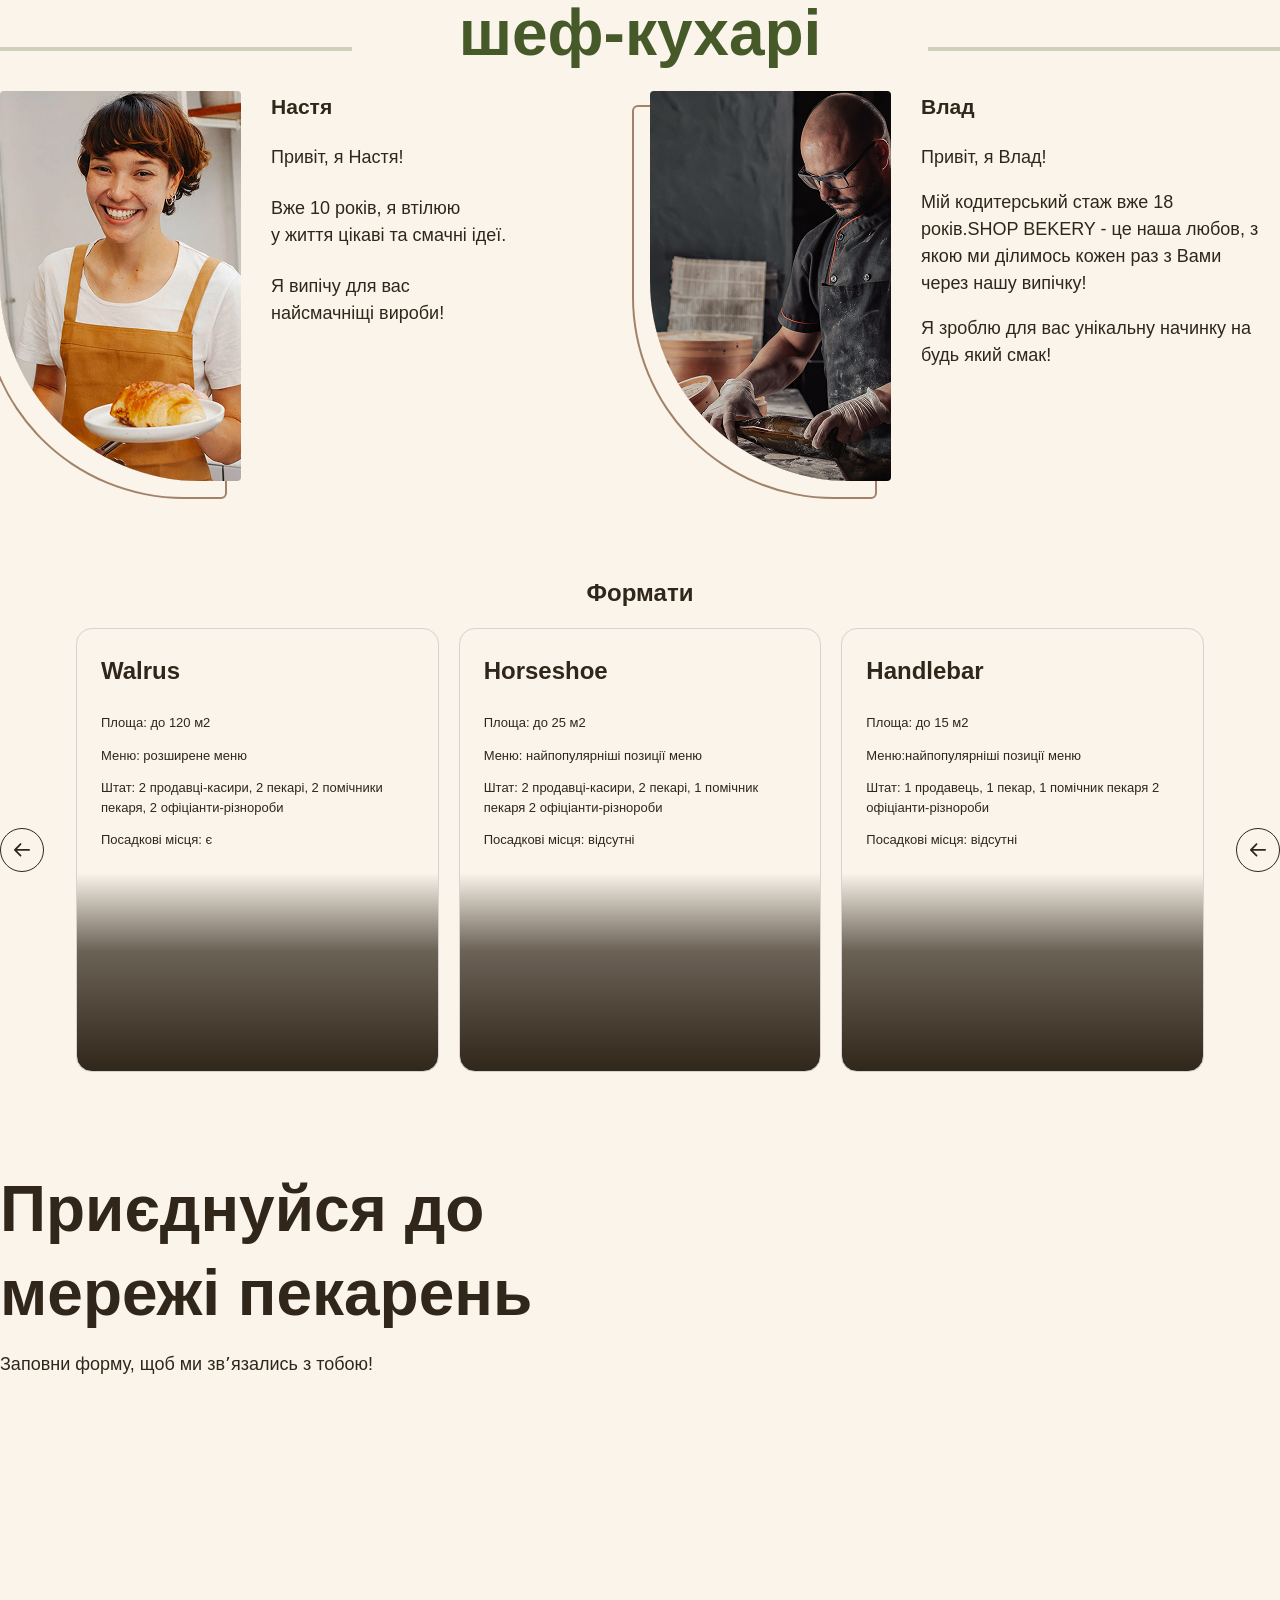
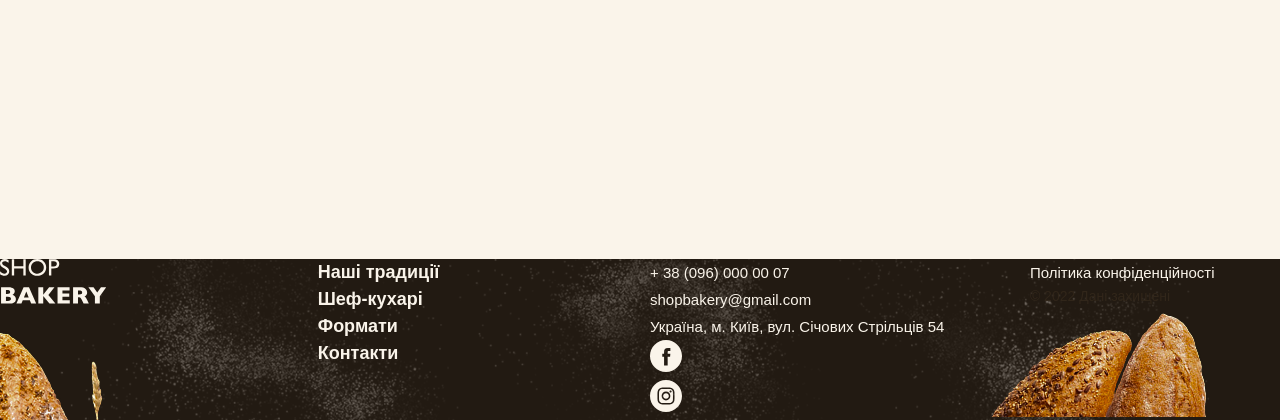
==== commit cdd02ebb: "Implemented a minimal version and added a modal window." ====
--- a/index.html
+++ b/index.html
@@ -22,7 +22,7 @@
               <li><a class="link" href="#contact-section">Контакти</a></li>
             </ul>
           </nav>
-          <button class="button" type="button">Замовити дзвінок</button>
+          <button class="button modal-btn-open" type="button">Замовити дзвінок</button>
         </div>
       </div>
       <!-- Fonts -->
@@ -83,7 +83,8 @@
       <section class="section" id="chefs-section">
         <div class="container">
           <h2 class="chefs-title section-title centered">
-            Наші найкращі <span class="accent">шеф-кухарі</span>
+            Наші найкращі <br>
+             <span class="accent">шеф-кухарі</span>
           </h2>
           <ul class="chefs-list">
             <li class="chefs-item">
@@ -266,5 +267,13 @@
         </div> 
       </div>
     </footer>
+
+    <div class="backdrop">
+       <div class="modal">
+          <button class="modal-btn-close" type="button">Close</button>
+       </div>
+    </div>
+        <script src="./js/modal.js"></script>
+    </div>
   </body>
 </html>
--- a/css/styles.css
+++ b/css/styles.css
@@ -268,16 +268,25 @@
 
 /* Chefs section */
 .chefs-title {
-    max-width: 520px;
+    position: relative;
     margin: 0 auto 80px;
 }
 
 .chefs-title::before,   
 .chefs-title::after  {
-    display: block;
+    position: absolute;
+    bottom: 24px;
     width: 352px;
     border: 2px solid var(--color-brand-light)   ;
-    content: "";
+    content: '';
+}
+
+.chefs-title::before {
+   left: 0;
+}
+
+.chefs-title::after {
+    right: 0;
 }
 
 .chefs-list {
@@ -287,7 +296,7 @@
 }
 
 .chefs-item {
-    flex-basis: calc( 100% - 30px / 2 );
+    flex: 0 0 calc((100% - 40px) / 2);
 }   
 
 .chef-card {
@@ -415,6 +424,36 @@
 /* Footer */
 .footer {
     padding: 32 px 0;
+    position: relative;
+    background-color: var(--color-primary-dark);
+    background-image: url(../images/footer-background.png);
+    background-repeat: no-repeat;
+    background-size: cover;
+    background-position: center;
+    
+}
+
+.footer::before,
+.footer::after {
+    position: absolute;
+    bottom: 0;
+    background-repeat: no-repeat;
+    content: '';
+}
+
+.footer::before {
+    width: 180px;
+    height: 120px;
+    left: 0;
+    background-image: url('../images/decor-bread-small.png');
+}
+
+
+.footer::after {
+    width: 380px;
+    height: 190px;
+    right: 0;
+    background-image: url('../images/decor-bread-large.png');
 }
 
 .footer-container {
@@ -463,10 +502,35 @@
     font-size: 14px;
 }
 
-.footer {
-    background-color: var(--color-primary-dark);
-    background-image: url(../images/footer-background.png);
-    background-repeat: no-repeat;
-    background-size: cover;
-    background-position: center;
-}
+/* Modal */
+.backdrop {
+    position: fixed;
+    top: 0;
+    left: 0;
+    right: 0;
+    bottom: 0;
+    display: flex;
+    align-items: center;
+    justify-content: center;
+    background-color: rgba(0, 0, 0, 0.5);
+}
+
+.backdrop.is-hidden {
+    opacity: 0;
+    visibility: hidden;
+    pointer-events: none;
+}
+
+.modal {
+    position: relative;
+    width: 880px;
+    height: 880px;
+    background-color: var(--color-primary-light);
+    border-radius: 32px;
+}
+ 
+.modal-btn-close {
+    position: absolute;
+    top: 40px;
+    right: 40px;
+}
